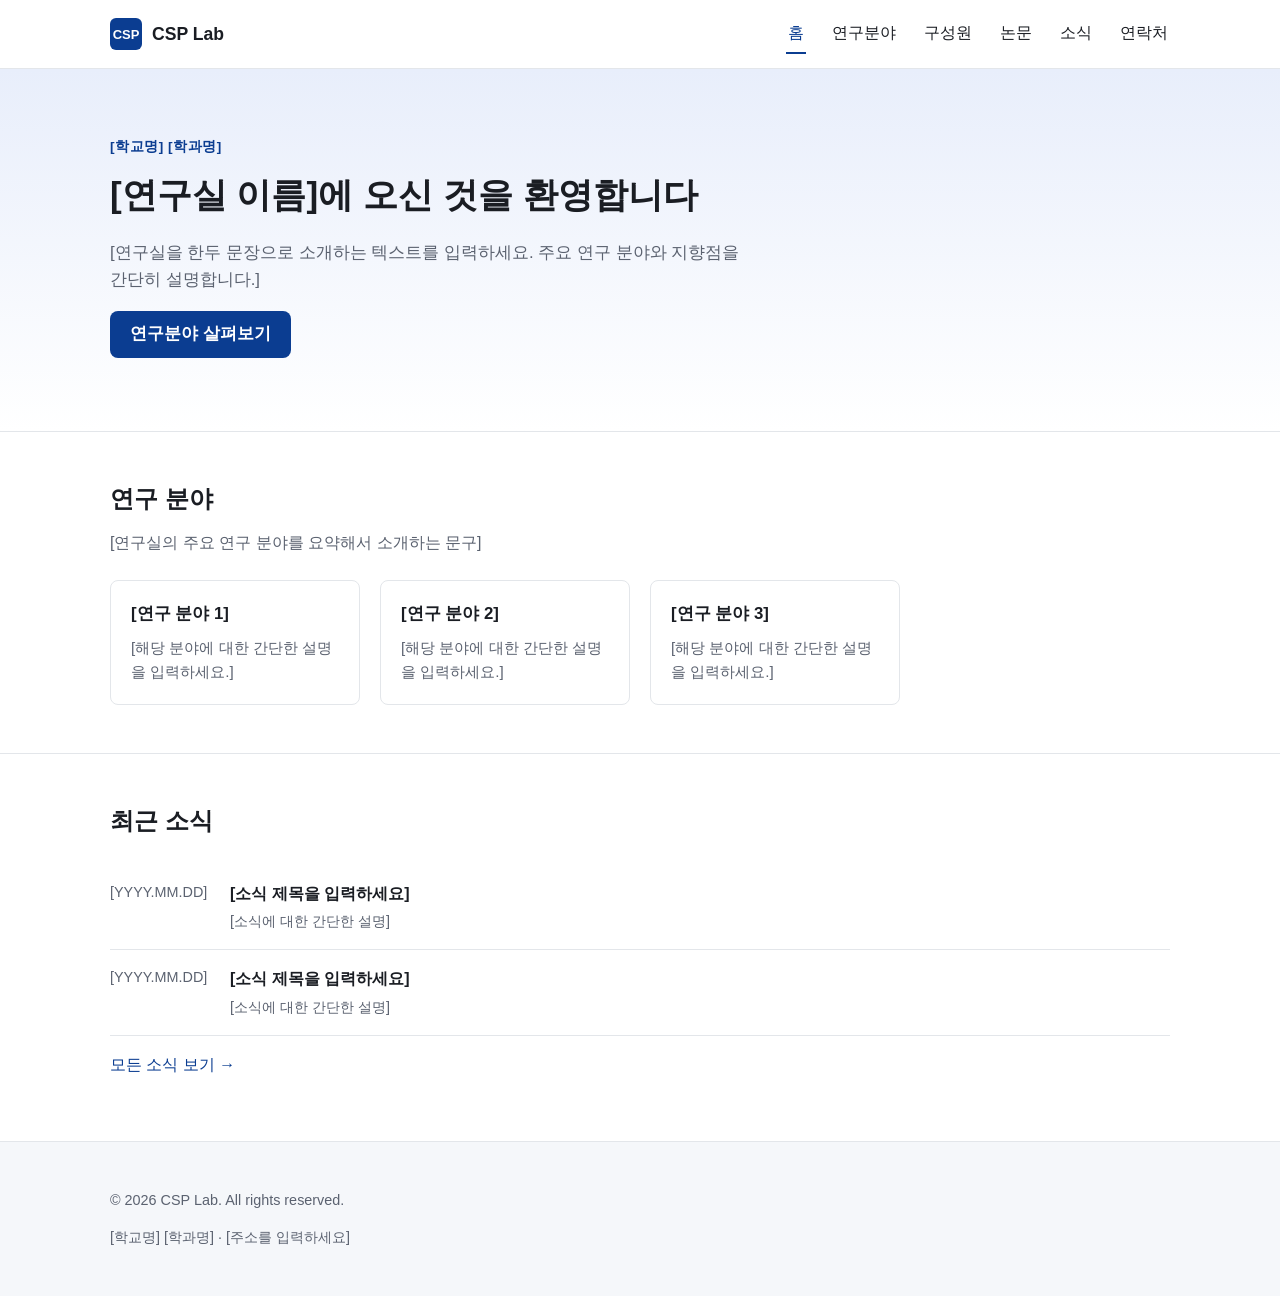
==== index.html @ 0b46e9c6 "Scaffold static lab website structure Add a build-free HTML/CSS/JS skeleton (home, research, people," ====
<!doctype html>
<html lang="ko">
<head>
  <meta charset="UTF-8" />
  <meta name="viewport" content="width=device-width, initial-scale=1.0" />
  <title>CSP Lab</title>
  <meta name="description" content="[연구실 소개를 한 문장으로 입력하세요]" />
  <link rel="stylesheet" href="css/style.css" />
</head>
<body data-page="home">
  <header class="site-header" id="site-header"></header>

  <main>
    <section class="hero">
      <div class="container">
        <span class="tag">[학교명] [학과명]</span>
        <h1>[연구실 이름]에 오신 것을 환영합니다</h1>
        <p>
          [연구실을 한두 문장으로 소개하는 텍스트를 입력하세요. 주요 연구 분야와
          지향점을 간단히 설명합니다.]
        </p>
        <p><a class="btn" href="research.html">연구분야 살펴보기</a></p>
      </div>
    </section>

    <section>
      <div class="container">
        <h2 class="section-title">연구 분야</h2>
        <p class="section-lede">[연구실의 주요 연구 분야를 요약해서 소개하는 문구]</p>
        <div class="grid">
          <div class="card">
            <h3>[연구 분야 1]</h3>
            <p>[해당 분야에 대한 간단한 설명을 입력하세요.]</p>
          </div>
          <div class="card">
            <h3>[연구 분야 2]</h3>
            <p>[해당 분야에 대한 간단한 설명을 입력하세요.]</p>
          </div>
          <div class="card">
            <h3>[연구 분야 3]</h3>
            <p>[해당 분야에 대한 간단한 설명을 입력하세요.]</p>
          </div>
        </div>
      </div>
    </section>

    <section>
      <div class="container">
        <h2 class="section-title">최근 소식</h2>
        <ul class="news-list">
          <li class="news-item">
            <div class="news-date">[YYYY.MM.DD]</div>
            <div class="news-body">
              <h3>[소식 제목을 입력하세요]</h3>
              <p>[소식에 대한 간단한 설명]</p>
            </div>
          </li>
          <li class="news-item">
            <div class="news-date">[YYYY.MM.DD]</div>
            <div class="news-body">
              <h3>[소식 제목을 입력하세요]</h3>
              <p>[소식에 대한 간단한 설명]</p>
            </div>
          </li>
        </ul>
        <p><a href="news.html">모든 소식 보기 &rarr;</a></p>
      </div>
    </section>
  </main>

  <footer class="site-footer" id="site-footer"></footer>
  <script src="js/main.js"></script>
</body>
</html>
---- css/style.css ----
/* ==========================================================================
   CSP Lab website — base styles
   ========================================================================== */

:root {
  --color-bg: #ffffff;
  --color-bg-alt: #f5f7fa;
  --color-text: #1a1d23;
  --color-text-muted: #5b6270;
  --color-border: #e3e6ea;
  --color-primary: #0b3d91;
  --color-primary-dark: #072a66;
  --color-primary-light: #e8eefb;
  --max-width: 1100px;
  --radius: 8px;
  --font-sans: -apple-system, BlinkMacSystemFont, "Segoe UI", "Pretendard",
    "Noto Sans KR", Roboto, Helvetica, Arial, sans-serif;
}

@media (prefers-color-scheme: dark) {
  :root {
    --color-bg: #12151a;
    --color-bg-alt: #1a1e25;
    --color-text: #e8eaed;
    --color-text-muted: #a0a6b1;
    --color-border: #2a2f38;
    --color-primary: #6d9eff;
    --color-primary-dark: #9dbeff;
    --color-primary-light: #1c2740;
  }
}

* {
  box-sizing: border-box;
}

html {
  scroll-behavior: smooth;
}

body {
  margin: 0;
  font-family: var(--font-sans);
  color: var(--color-text);
  background: var(--color-bg);
  line-height: 1.6;
}

img {
  max-width: 100%;
  display: block;
}

a {
  color: var(--color-primary);
  text-decoration: none;
}

a:hover {
  text-decoration: underline;
}

.container {
  max-width: var(--max-width);
  margin: 0 auto;
  padding: 0 20px;
}

/* Header / nav ------------------------------------------------------------ */

.site-header {
  border-bottom: 1px solid var(--color-border);
  background: var(--color-bg);
  position: sticky;
  top: 0;
  z-index: 100;
}

.nav-bar {
  max-width: var(--max-width);
  margin: 0 auto;
  padding: 14px 20px;
  display: flex;
  align-items: center;
  justify-content: space-between;
}

.brand {
  display: flex;
  align-items: center;
  gap: 10px;
  font-weight: 700;
  font-size: 1.1rem;
  color: var(--color-text);
}

.brand:hover {
  text-decoration: none;
}

.brand img {
  height: 32px;
  width: auto;
}

.nav-links {
  display: flex;
  gap: 24px;
  list-style: none;
  margin: 0;
  padding: 0;
}

.nav-links a {
  color: var(--color-text);
  font-weight: 500;
  padding: 6px 2px;
  border-bottom: 2px solid transparent;
}

.nav-links a:hover,
.nav-links a.active {
  color: var(--color-primary);
  border-bottom-color: var(--color-primary);
  text-decoration: none;
}

.nav-toggle {
  display: none;
  background: none;
  border: 1px solid var(--color-border);
  border-radius: var(--radius);
  padding: 8px 10px;
  cursor: pointer;
  color: var(--color-text);
}

@media (max-width: 720px) {
  .nav-toggle {
    display: block;
  }

  .nav-links {
    position: absolute;
    top: 100%;
    left: 0;
    right: 0;
    background: var(--color-bg);
    border-bottom: 1px solid var(--color-border);
    flex-direction: column;
    gap: 0;
    display: none;
  }

  .nav-links.open {
    display: flex;
  }

  .nav-links a {
    padding: 14px 20px;
    border-bottom: 1px solid var(--color-border);
    border-left: 2px solid transparent;
  }

  .nav-links a.active {
    border-bottom: 1px solid var(--color-border);
    border-left-color: var(--color-primary);
  }
}

/* Hero ---------------------------------------------------------------- */

.hero {
  background: linear-gradient(180deg, var(--color-primary-light), var(--color-bg));
  padding: 64px 0 56px;
}

.hero h1 {
  font-size: 2.2rem;
  margin: 0 0 12px;
}

.hero p {
  max-width: 640px;
  color: var(--color-text-muted);
  font-size: 1.05rem;
}

.hero .tag {
  display: inline-block;
  font-size: 0.85rem;
  font-weight: 600;
  letter-spacing: 0.04em;
  text-transform: uppercase;
  color: var(--color-primary);
  margin-bottom: 10px;
}

/* Page header (for non-home pages) ------------------------------------ */

.page-header {
  padding: 40px 0 28px;
  border-bottom: 1px solid var(--color-border);
  background: var(--color-bg-alt);
}

.page-header h1 {
  margin: 0 0 8px;
  font-size: 1.8rem;
}

.page-header p {
  color: var(--color-text-muted);
  margin: 0;
}

/* Sections -------------------------------------------------------------- */

section {
  padding: 48px 0;
}

section + section {
  border-top: 1px solid var(--color-border);
}

.section-title {
  font-size: 1.5rem;
  margin: 0 0 24px;
}

.section-lede {
  color: var(--color-text-muted);
  max-width: 720px;
  margin: -12px 0 24px;
}

/* Card grid -------------------------------------------------------------- */

.grid {
  display: grid;
  gap: 20px;
  grid-template-columns: repeat(auto-fill, minmax(240px, 1fr));
}

.card {
  border: 1px solid var(--color-border);
  border-radius: var(--radius);
  padding: 20px;
  background: var(--color-bg);
}

.card h3 {
  margin: 0 0 8px;
  font-size: 1.05rem;
}

.card p {
  margin: 0;
  color: var(--color-text-muted);
  font-size: 0.95rem;
}

/* People / member cards --------------------------------------------------- */

.member-card {
  text-align: center;
}

.member-photo {
  width: 128px;
  height: 128px;
  border-radius: 50%;
  object-fit: cover;
  margin: 0 auto 12px;
  background: var(--color-bg-alt);
  border: 1px solid var(--color-border);
}

.member-card h3 {
  margin: 0 0 2px;
}

.member-role {
  color: var(--color-text-muted);
  font-size: 0.85rem;
  margin: 0 0 8px;
}

.member-links a {
  font-size: 0.85rem;
  margin: 0 6px;
}

/* Publications ------------------------------------------------------------ */

.pub-year {
  font-size: 1.2rem;
  font-weight: 700;
  margin: 32px 0 14px;
  color: var(--color-primary);
}

.pub-year:first-of-type {
  margin-top: 0;
}

.pub-list {
  list-style: none;
  margin: 0;
  padding: 0;
}

.pub-item {
  padding: 14px 0;
  border-bottom: 1px solid var(--color-border);
}

.pub-item:last-child {
  border-bottom: none;
}

.pub-title {
  font-weight: 600;
  margin: 0 0 4px;
}

.pub-meta {
  color: var(--color-text-muted);
  font-size: 0.9rem;
  margin: 0;
}

.pub-links a {
  font-size: 0.85rem;
  margin-right: 12px;
}

/* News list ---------------------------------------------------------------- */

.news-list {
  list-style: none;
  margin: 0;
  padding: 0;
}

.news-item {
  display: flex;
  gap: 20px;
  padding: 16px 0;
  border-bottom: 1px solid var(--color-border);
}

.news-date {
  flex: 0 0 100px;
  color: var(--color-text-muted);
  font-size: 0.9rem;
  white-space: nowrap;
}

.news-body h3 {
  margin: 0 0 4px;
  font-size: 1rem;
}

.news-body p {
  margin: 0;
  color: var(--color-text-muted);
  font-size: 0.9rem;
}

/* Contact / footer -------------------------------------------------------- */

.contact-grid {
  display: grid;
  gap: 32px;
  grid-template-columns: 1fr 1fr;
}

@media (max-width: 720px) {
  .contact-grid {
    grid-template-columns: 1fr;
  }
}

.map-embed {
  width: 100%;
  aspect-ratio: 16 / 10;
  border: 1px solid var(--color-border);
  border-radius: var(--radius);
}

.site-footer {
  border-top: 1px solid var(--color-border);
  background: var(--color-bg-alt);
  padding: 32px 0;
  color: var(--color-text-muted);
  font-size: 0.9rem;
}

.site-footer a {
  color: var(--color-text-muted);
}

/* Buttons ------------------------------------------------------------------ */

.btn {
  display: inline-block;
  padding: 10px 20px;
  border-radius: var(--radius);
  background: var(--color-primary);
  color: #fff;
  font-weight: 600;
}

.btn:hover {
  background: var(--color-primary-dark);
  text-decoration: none;
}
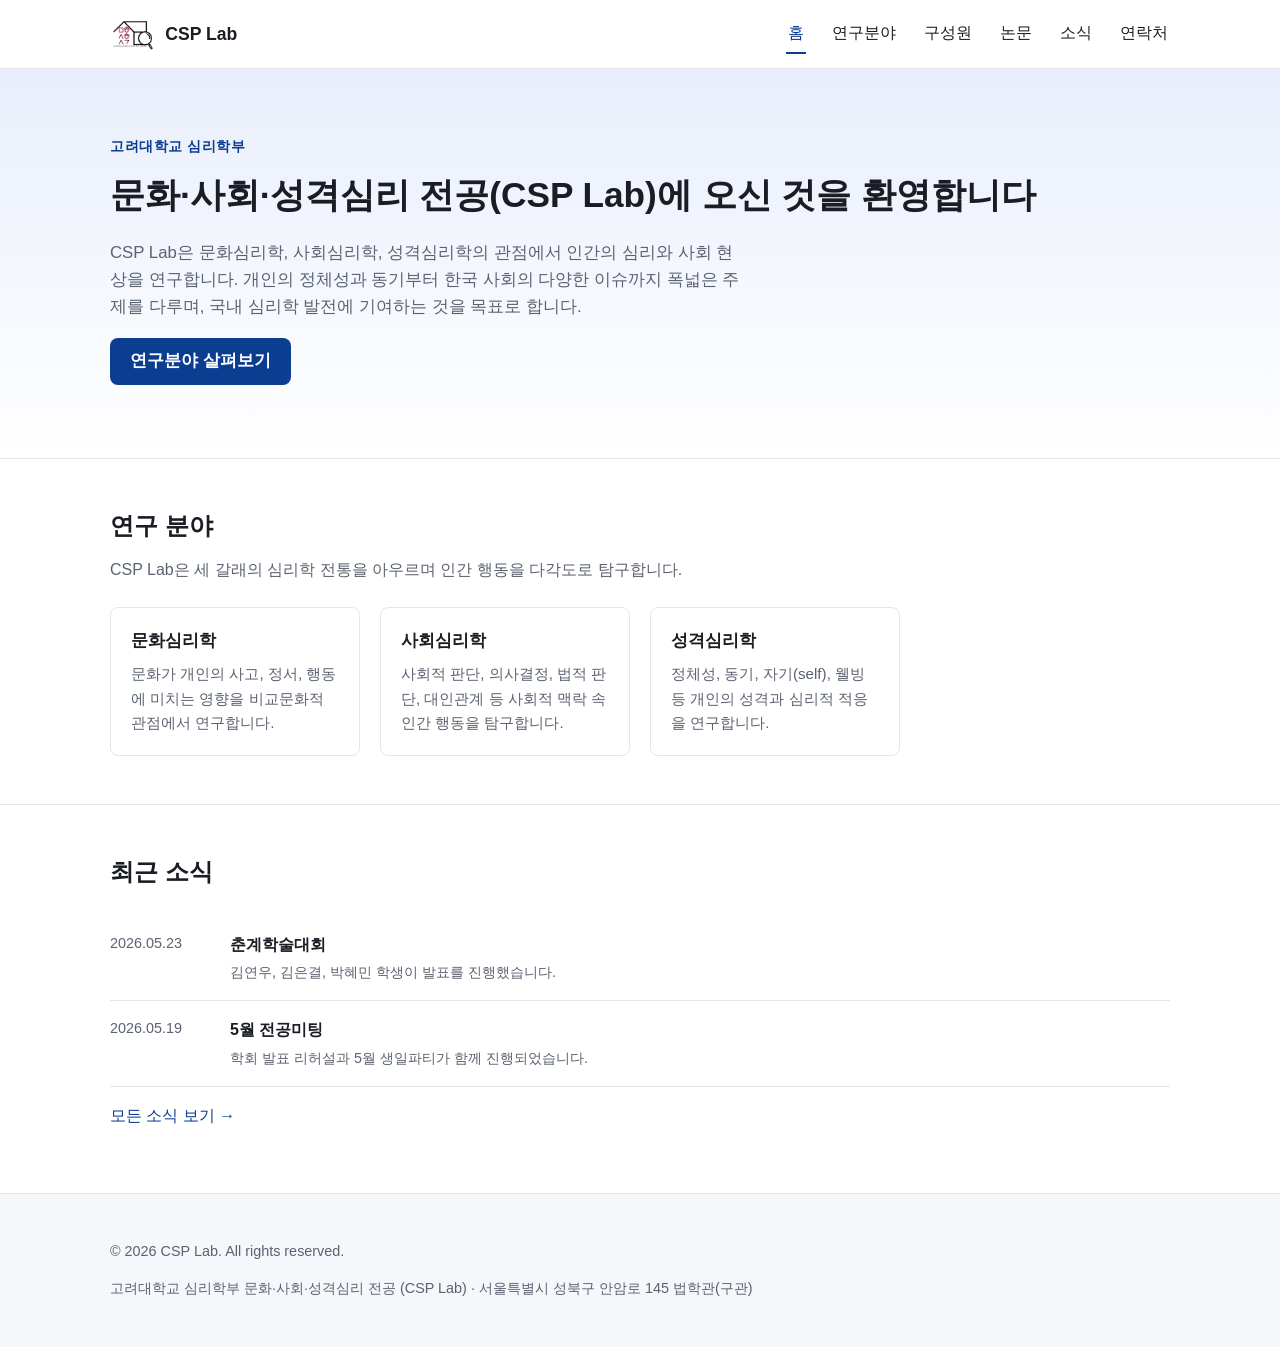
==== commit 9e5f8728: "Migrate content from www.kucsp.com Fill in the placeholder skeleton with real content crawled from t" ====
--- a/index.html
+++ b/index.html
@@ -4,7 +4,7 @@
   <meta charset="UTF-8" />
   <meta name="viewport" content="width=device-width, initial-scale=1.0" />
   <title>CSP Lab</title>
-  <meta name="description" content="[연구실 소개를 한 문장으로 입력하세요]" />
+  <meta name="description" content="고려대학교 심리학부 문화·사회·성격심리 전공(CSP Lab) 연구실 홈페이지" />
   <link rel="stylesheet" href="css/style.css" />
 </head>
 <body data-page="home">
@@ -13,11 +13,13 @@
   <main>
     <section class="hero">
       <div class="container">
-        <span class="tag">[학교명] [학과명]</span>
-        <h1>[연구실 이름]에 오신 것을 환영합니다</h1>
+        <span class="tag">고려대학교 심리학부</span>
+        <h1>문화·사회·성격심리 전공(CSP Lab)에 오신 것을 환영합니다</h1>
         <p>
-          [연구실을 한두 문장으로 소개하는 텍스트를 입력하세요. 주요 연구 분야와
-          지향점을 간단히 설명합니다.]
+          CSP Lab은 문화심리학, 사회심리학, 성격심리학의 관점에서 인간의 심리와
+          사회 현상을 연구합니다. 개인의 정체성과 동기부터 한국 사회의 다양한
+          이슈까지 폭넓은 주제를 다루며, 국내 심리학 발전에 기여하는 것을
+          목표로 합니다.
         </p>
         <p><a class="btn" href="research.html">연구분야 살펴보기</a></p>
       </div>
@@ -26,19 +28,19 @@
     <section>
       <div class="container">
         <h2 class="section-title">연구 분야</h2>
-        <p class="section-lede">[연구실의 주요 연구 분야를 요약해서 소개하는 문구]</p>
+        <p class="section-lede">CSP Lab은 세 갈래의 심리학 전통을 아우르며 인간 행동을 다각도로 탐구합니다.</p>
         <div class="grid">
           <div class="card">
-            <h3>[연구 분야 1]</h3>
-            <p>[해당 분야에 대한 간단한 설명을 입력하세요.]</p>
+            <h3>문화심리학</h3>
+            <p>문화가 개인의 사고, 정서, 행동에 미치는 영향을 비교문화적 관점에서 연구합니다.</p>
           </div>
           <div class="card">
-            <h3>[연구 분야 2]</h3>
-            <p>[해당 분야에 대한 간단한 설명을 입력하세요.]</p>
+            <h3>사회심리학</h3>
+            <p>사회적 판단, 의사결정, 법적 판단, 대인관계 등 사회적 맥락 속 인간 행동을 탐구합니다.</p>
           </div>
           <div class="card">
-            <h3>[연구 분야 3]</h3>
-            <p>[해당 분야에 대한 간단한 설명을 입력하세요.]</p>
+            <h3>성격심리학</h3>
+            <p>정체성, 동기, 자기(self), 웰빙 등 개인의 성격과 심리적 적응을 연구합니다.</p>
           </div>
         </div>
       </div>
@@ -49,17 +51,17 @@
         <h2 class="section-title">최근 소식</h2>
         <ul class="news-list">
           <li class="news-item">
-            <div class="news-date">[YYYY.MM.DD]</div>
+            <div class="news-date">2026.05.23</div>
             <div class="news-body">
-              <h3>[소식 제목을 입력하세요]</h3>
-              <p>[소식에 대한 간단한 설명]</p>
+              <h3>춘계학술대회</h3>
+              <p>김연우, 김은결, 박혜민 학생이 발표를 진행했습니다.</p>
             </div>
           </li>
           <li class="news-item">
-            <div class="news-date">[YYYY.MM.DD]</div>
+            <div class="news-date">2026.05.19</div>
             <div class="news-body">
-              <h3>[소식 제목을 입력하세요]</h3>
-              <p>[소식에 대한 간단한 설명]</p>
+              <h3>5월 전공미팅</h3>
+              <p>학회 발표 리허설과 5월 생일파티가 함께 진행되었습니다.</p>
             </div>
           </li>
         </ul>
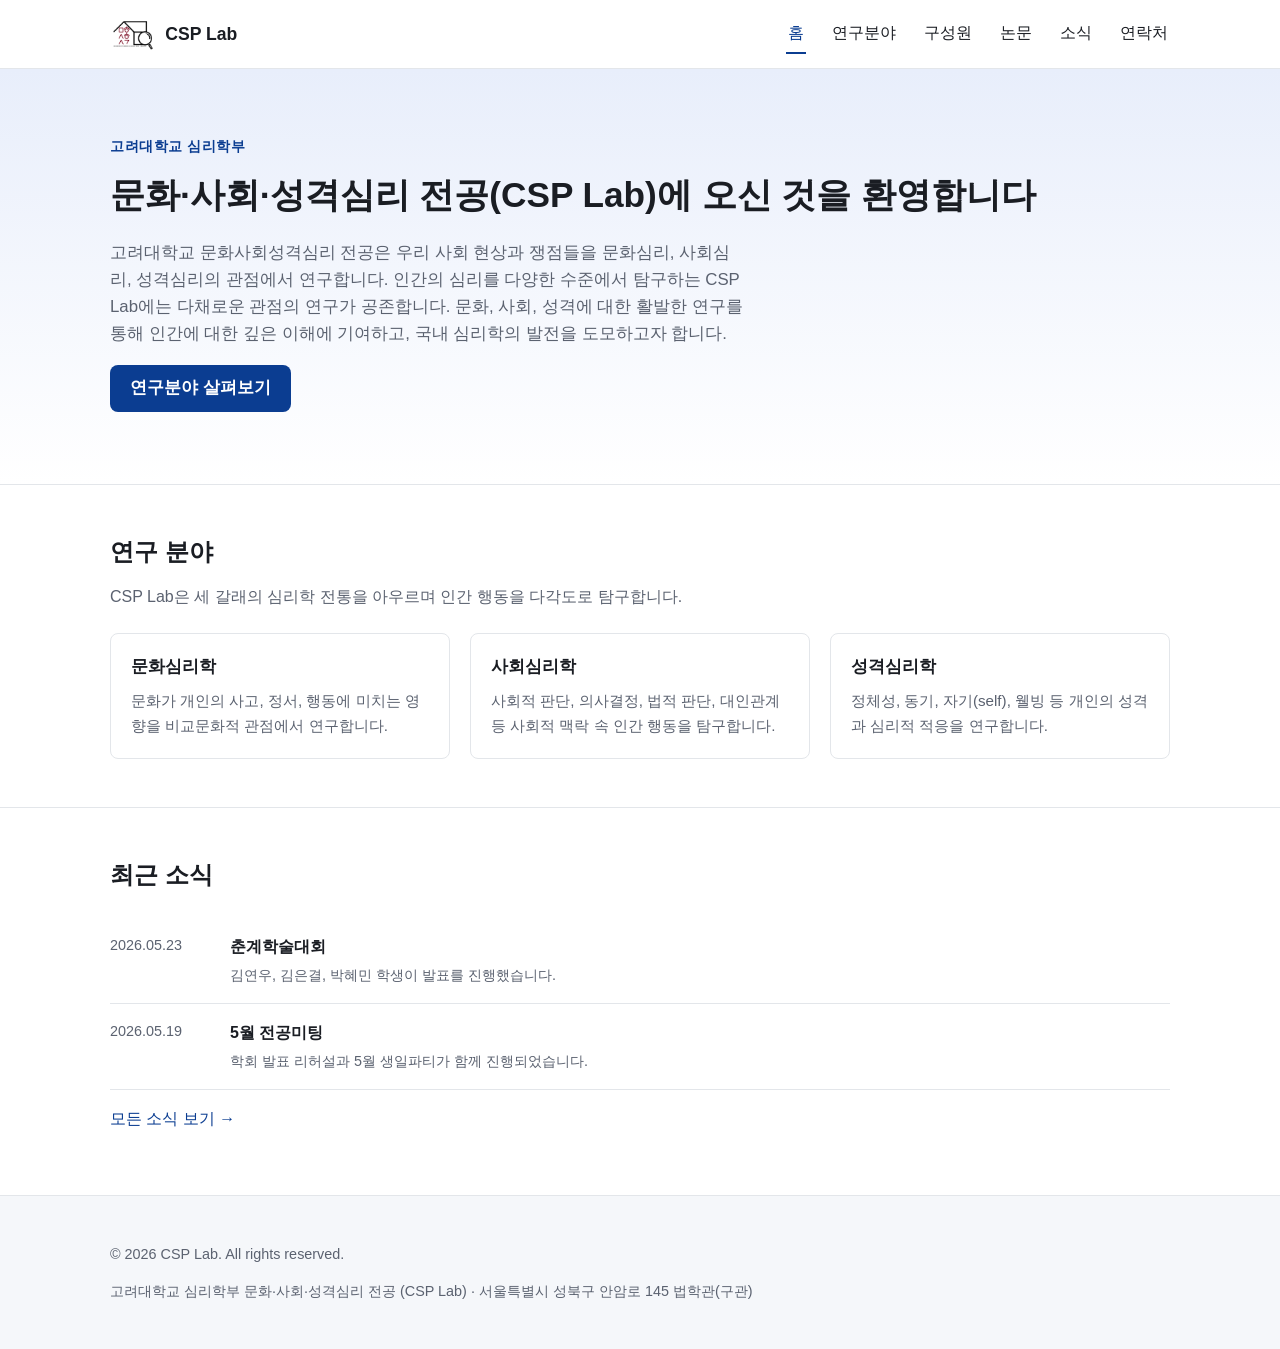
==== commit 8705844e: "Add lab photo gallery, per-member education/research topics, and updated publications Fill in the re" ====
--- a/index.html
+++ b/index.html
@@ -16,10 +16,11 @@
         <span class="tag">고려대학교 심리학부</span>
         <h1>문화·사회·성격심리 전공(CSP Lab)에 오신 것을 환영합니다</h1>
         <p>
-          CSP Lab은 문화심리학, 사회심리학, 성격심리학의 관점에서 인간의 심리와
-          사회 현상을 연구합니다. 개인의 정체성과 동기부터 한국 사회의 다양한
-          이슈까지 폭넓은 주제를 다루며, 국내 심리학 발전에 기여하는 것을
-          목표로 합니다.
+          고려대학교 문화사회성격심리 전공은 우리 사회 현상과 쟁점들을
+          문화심리, 사회심리, 성격심리의 관점에서 연구합니다. 인간의 심리를
+          다양한 수준에서 탐구하는 CSP Lab에는 다채로운 관점의 연구가
+          공존합니다. 문화, 사회, 성격에 대한 활발한 연구를 통해 인간에 대한
+          깊은 이해에 기여하고, 국내 심리학의 발전을 도모하고자 합니다.
         </p>
         <p><a class="btn" href="research.html">연구분야 살펴보기</a></p>
       </div>
--- a/css/style.css
+++ b/css/style.css
@@ -240,7 +240,7 @@
 .grid {
   display: grid;
   gap: 20px;
-  grid-template-columns: repeat(auto-fill, minmax(240px, 1fr));
+  grid-template-columns: repeat(auto-fill, minmax(300px, 1fr));
 }
 
 .card {
@@ -284,12 +284,35 @@
 .member-role {
   color: var(--color-text-muted);
   font-size: 0.85rem;
+  margin: 0 0 10px;
+}
+
+.member-info {
   margin: 0 0 8px;
-}
-
-.member-links a {
+  font-size: 0.88rem;
+  color: var(--color-text-muted);
+}
+
+.member-quote {
+  margin: 16px 0 0;
+  font-size: 0.88rem;
+  font-style: italic;
+  color: var(--color-text-muted);
+}
+
+.member-contact {
+  margin: 0 0 4px;
   font-size: 0.85rem;
-  margin: 0 6px;
+  color: var(--color-text-muted);
+}
+
+.group-title {
+  margin: 8px 0 16px;
+  font-size: 1.1rem;
+}
+
+.group-title:not(:first-of-type) {
+  margin-top: 32px;
 }
 
 /* Publications ------------------------------------------------------------ */
@@ -358,12 +381,69 @@
   white-space: nowrap;
 }
 
+.news-body {
+  flex: 1 1 auto;
+  min-width: 0;
+}
+
 .news-body h3 {
   margin: 0 0 4px;
   font-size: 1rem;
 }
 
 .news-body p {
+  margin: 0;
+  color: var(--color-text-muted);
+  font-size: 0.9rem;
+}
+
+/* Unified news + photo grid (news.html) ------------------------------------ */
+
+.news-grid {
+  display: grid;
+  gap: 20px;
+  grid-template-columns: repeat(auto-fill, minmax(260px, 1fr));
+}
+
+.news-card {
+  display: flex;
+  flex-direction: column;
+  border: 1px solid var(--color-border);
+  border-radius: var(--radius);
+  overflow: hidden;
+  background: var(--color-bg);
+}
+
+.news-photos {
+  display: grid;
+  grid-template-columns: repeat(auto-fit, minmax(90px, 1fr));
+  gap: 2px;
+}
+
+.news-card img {
+  display: block;
+  width: 100%;
+  aspect-ratio: 4 / 3;
+  object-fit: cover;
+  cursor: zoom-in;
+}
+
+.news-card-body {
+  padding: 12px 14px;
+}
+
+.news-card .news-date {
+  color: var(--color-text-muted);
+  font-size: 0.85rem;
+  margin-bottom: 4px;
+}
+
+.news-card h3 {
+  margin: 0 0 4px;
+  font-size: 1rem;
+}
+
+.news-card p {
   margin: 0;
   color: var(--color-text-muted);
   font-size: 0.9rem;
@@ -390,6 +470,80 @@
   border-radius: var(--radius);
 }
 
+/* Gallery ------------------------------------------------------------------ */
+
+.gallery-grid {
+  display: grid;
+  gap: 16px;
+  grid-template-columns: repeat(auto-fill, minmax(260px, 1fr));
+}
+
+.gallery-item {
+  border: 1px solid var(--color-border);
+  border-radius: var(--radius);
+  overflow: hidden;
+  background: var(--color-bg);
+}
+
+.gallery-item img {
+  display: block;
+  width: 100%;
+  aspect-ratio: 4 / 3;
+  object-fit: cover;
+  cursor: zoom-in;
+}
+
+.gallery-caption {
+  margin: 0;
+  padding: 10px 12px;
+  font-size: 0.85rem;
+  color: var(--color-text-muted);
+}
+
+/* Lightbox ------------------------------------------------------------------ */
+
+.lightbox-overlay {
+  position: fixed;
+  inset: 0;
+  z-index: 1000;
+  display: flex;
+  align-items: center;
+  justify-content: center;
+  padding: min(40px, 5vh) 20px;
+  background: rgba(0, 0, 0, 0.85);
+  cursor: zoom-out;
+}
+
+.lightbox-overlay[hidden] {
+  display: none;
+}
+
+.lightbox-overlay img {
+  max-width: 100%;
+  max-height: 100%;
+  border-radius: var(--radius);
+  box-shadow: 0 10px 40px rgba(0, 0, 0, 0.5);
+}
+
+.lightbox-close {
+  position: fixed;
+  top: max(16px, env(safe-area-inset-top, 0px));
+  right: 16px;
+  width: 40px;
+  height: 40px;
+  border: none;
+  border-radius: 999px;
+  background: rgba(255, 255, 255, 0.15);
+  color: #fff;
+  font-size: 1.4rem;
+  line-height: 1;
+  cursor: pointer;
+}
+
+.lightbox-close:hover {
+  background: rgba(255, 255, 255, 0.28);
+}
+
 .site-footer {
   border-top: 1px solid var(--color-border);
   background: var(--color-bg-alt);
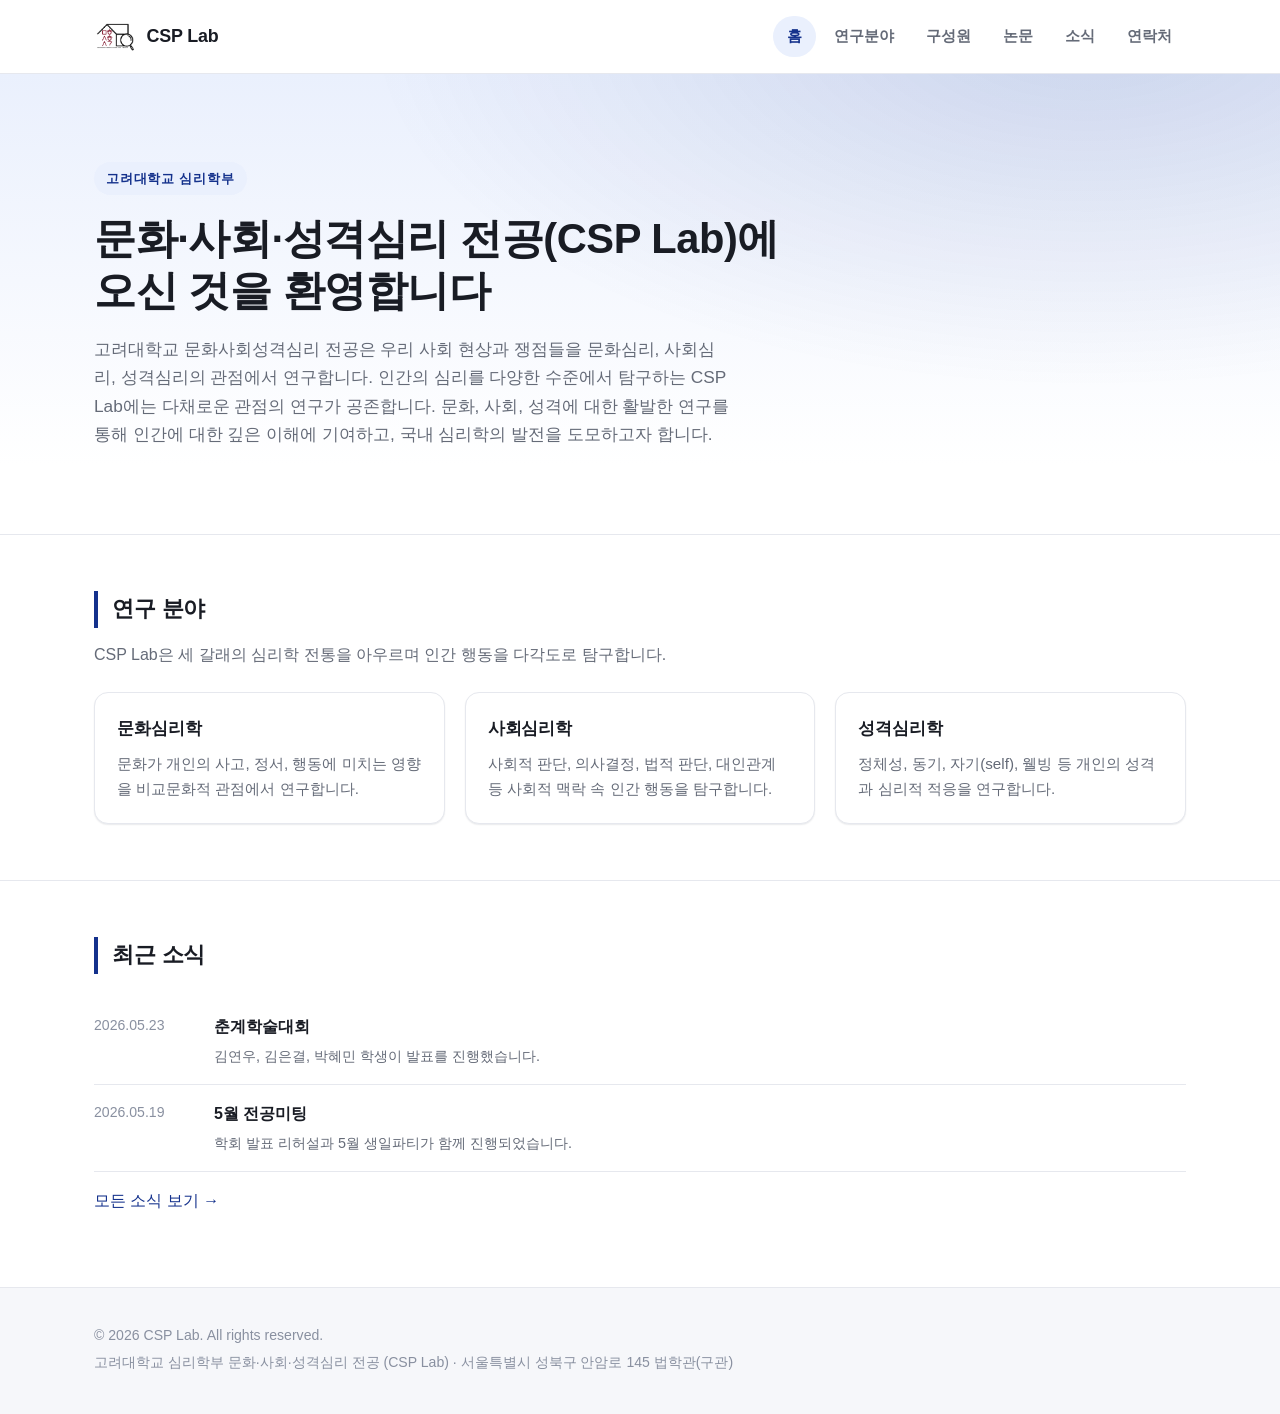
==== commit d4a73c74: "Remove hero CTA button and collapse the graduate roster - Drop the "연구분야 살펴보기" button from the homep" ====
--- a/index.html
+++ b/index.html
@@ -22,7 +22,6 @@
           공존합니다. 문화, 사회, 성격에 대한 활발한 연구를 통해 인간에 대한
           깊은 이해에 기여하고, 국내 심리학의 발전을 도모하고자 합니다.
         </p>
-        <p><a class="btn" href="research.html">연구분야 살펴보기</a></p>
       </div>
     </section>
 
--- a/css/style.css
+++ b/css/style.css
@@ -4,29 +4,44 @@
 
 :root {
   --color-bg: #ffffff;
-  --color-bg-alt: #f5f7fa;
-  --color-text: #1a1d23;
-  --color-text-muted: #5b6270;
-  --color-border: #e3e6ea;
-  --color-primary: #0b3d91;
-  --color-primary-dark: #072a66;
-  --color-primary-light: #e8eefb;
-  --max-width: 1100px;
-  --radius: 8px;
-  --font-sans: -apple-system, BlinkMacSystemFont, "Segoe UI", "Pretendard",
-    "Noto Sans KR", Roboto, Helvetica, Arial, sans-serif;
+  --color-bg-alt: #f6f7fa;
+  --color-bg-raised: #ffffff;
+  --color-text: #191c24;
+  --color-text-muted: #656b78;
+  --color-text-faint: #8990a0;
+  --color-border: #e6e8ee;
+  --color-primary: #14318c;
+  --color-primary-dark: #0b2266;
+  --color-primary-light: #eaf0fd;
+  --color-accent: #b8862e;
+  --max-width: 1140px;
+  --radius-sm: 8px;
+  --radius: 14px;
+  --radius-lg: 20px;
+  --shadow-sm: 0 1px 2px rgba(20, 30, 60, 0.05), 0 1px 1px rgba(20, 30, 60, 0.04);
+  --shadow-md: 0 8px 24px rgba(20, 30, 60, 0.08), 0 2px 6px rgba(20, 30, 60, 0.05);
+  --shadow-lg: 0 20px 50px rgba(20, 30, 60, 0.14), 0 6px 16px rgba(20, 30, 60, 0.07);
+  --font-sans: -apple-system, BlinkMacSystemFont, "Apple SD Gothic Neo",
+    "Pretendard Variable", Pretendard, "Segoe UI", "Noto Sans KR",
+    "Malgun Gothic", Roboto, Helvetica, Arial, sans-serif;
 }
 
 @media (prefers-color-scheme: dark) {
   :root {
-    --color-bg: #12151a;
-    --color-bg-alt: #1a1e25;
-    --color-text: #e8eaed;
-    --color-text-muted: #a0a6b1;
-    --color-border: #2a2f38;
-    --color-primary: #6d9eff;
-    --color-primary-dark: #9dbeff;
-    --color-primary-light: #1c2740;
+    --color-bg: #0e1116;
+    --color-bg-alt: #161a21;
+    --color-bg-raised: #181c24;
+    --color-text: #eceef2;
+    --color-text-muted: #a4abba;
+    --color-text-faint: #6f7688;
+    --color-border: #262b35;
+    --color-primary: #7da2ff;
+    --color-primary-dark: #a9c2ff;
+    --color-primary-light: #17203a;
+    --color-accent: #e0b566;
+    --shadow-sm: 0 1px 2px rgba(0, 0, 0, 0.3);
+    --shadow-md: 0 8px 24px rgba(0, 0, 0, 0.4);
+    --shadow-lg: 0 20px 50px rgba(0, 0, 0, 0.55);
   }
 }
 
@@ -43,7 +58,8 @@
   font-family: var(--font-sans);
   color: var(--color-text);
   background: var(--color-bg);
-  line-height: 1.6;
+  line-height: 1.65;
+  -webkit-font-smoothing: antialiased;
 }
 
 img {
@@ -54,23 +70,31 @@
 a {
   color: var(--color-primary);
   text-decoration: none;
+  transition: color 0.15s ease;
 }
 
 a:hover {
   text-decoration: underline;
+}
+
+:focus-visible {
+  outline: 2px solid var(--color-primary);
+  outline-offset: 2px;
 }
 
 .container {
   max-width: var(--max-width);
   margin: 0 auto;
-  padding: 0 20px;
+  padding: 0 24px;
 }
 
 /* Header / nav ------------------------------------------------------------ */
 
 .site-header {
   border-bottom: 1px solid var(--color-border);
-  background: var(--color-bg);
+  background: color-mix(in srgb, var(--color-bg) 88%, transparent);
+  backdrop-filter: blur(10px);
+  -webkit-backdrop-filter: blur(10px);
   position: sticky;
   top: 0;
   z-index: 100;
@@ -79,7 +103,7 @@
 .nav-bar {
   max-width: var(--max-width);
   margin: 0 auto;
-  padding: 14px 20px;
+  padding: 16px 24px;
   display: flex;
   align-items: center;
   justify-content: space-between;
@@ -89,39 +113,49 @@
   display: flex;
   align-items: center;
   gap: 10px;
-  font-weight: 700;
-  font-size: 1.1rem;
+  font-weight: 800;
+  font-size: 1.12rem;
+  letter-spacing: -0.01em;
   color: var(--color-text);
 }
 
 .brand:hover {
   text-decoration: none;
+  color: var(--color-primary);
 }
 
 .brand img {
-  height: 32px;
+  height: 30px;
   width: auto;
 }
 
 .nav-links {
   display: flex;
-  gap: 24px;
+  align-items: center;
+  gap: 4px;
   list-style: none;
   margin: 0;
   padding: 0;
 }
 
 .nav-links a {
+  color: var(--color-text-muted);
+  font-weight: 600;
+  font-size: 0.94rem;
+  padding: 8px 14px;
+  border-radius: 999px;
+  transition: color 0.15s ease, background 0.15s ease;
+}
+
+.nav-links a:hover {
   color: var(--color-text);
-  font-weight: 500;
-  padding: 6px 2px;
-  border-bottom: 2px solid transparent;
-}
-
-.nav-links a:hover,
+  background: var(--color-bg-alt);
+  text-decoration: none;
+}
+
 .nav-links a.active {
   color: var(--color-primary);
-  border-bottom-color: var(--color-primary);
+  background: var(--color-primary-light);
   text-decoration: none;
 }
 
@@ -129,7 +163,7 @@
   display: none;
   background: none;
   border: 1px solid var(--color-border);
-  border-radius: var(--radius);
+  border-radius: var(--radius-sm);
   padding: 8px 10px;
   cursor: pointer;
   color: var(--color-text);
@@ -147,8 +181,11 @@
     right: 0;
     background: var(--color-bg);
     border-bottom: 1px solid var(--color-border);
+    box-shadow: var(--shadow-md);
     flex-direction: column;
+    align-items: stretch;
     gap: 0;
+    padding: 8px;
     display: none;
   }
 
@@ -157,67 +194,73 @@
   }
 
   .nav-links a {
-    padding: 14px 20px;
-    border-bottom: 1px solid var(--color-border);
-    border-left: 2px solid transparent;
+    padding: 12px 16px;
+    border-radius: var(--radius-sm);
   }
-
-  .nav-links a.active {
-    border-bottom: 1px solid var(--color-border);
-    border-left-color: var(--color-primary);
-  }
 }
 
 /* Hero ---------------------------------------------------------------- */
 
 .hero {
-  background: linear-gradient(180deg, var(--color-primary-light), var(--color-bg));
-  padding: 64px 0 56px;
+  position: relative;
+  background:
+    radial-gradient(720px 360px at 85% -10%, color-mix(in srgb, var(--color-primary) 14%, transparent), transparent),
+    linear-gradient(180deg, var(--color-primary-light), var(--color-bg) 85%);
+  padding: 88px 0 68px;
+  overflow: hidden;
 }
 
 .hero h1 {
-  font-size: 2.2rem;
-  margin: 0 0 12px;
+  font-size: clamp(1.9rem, 3.4vw, 2.6rem);
+  line-height: 1.25;
+  letter-spacing: -0.01em;
+  margin: 0 0 16px;
+  max-width: 720px;
 }
 
 .hero p {
   max-width: 640px;
   color: var(--color-text-muted);
-  font-size: 1.05rem;
+  font-size: 1.08rem;
 }
 
 .hero .tag {
   display: inline-block;
-  font-size: 0.85rem;
-  font-weight: 600;
-  letter-spacing: 0.04em;
+  font-size: 0.82rem;
+  font-weight: 700;
+  letter-spacing: 0.06em;
   text-transform: uppercase;
   color: var(--color-primary);
-  margin-bottom: 10px;
+  background: var(--color-primary-light);
+  padding: 6px 12px;
+  border-radius: 999px;
+  margin-bottom: 18px;
 }
 
 /* Page header (for non-home pages) ------------------------------------ */
 
 .page-header {
-  padding: 40px 0 28px;
+  padding: 52px 0 32px;
   border-bottom: 1px solid var(--color-border);
   background: var(--color-bg-alt);
 }
 
 .page-header h1 {
   margin: 0 0 8px;
-  font-size: 1.8rem;
+  font-size: clamp(1.6rem, 2.6vw, 2rem);
+  letter-spacing: -0.01em;
 }
 
 .page-header p {
   color: var(--color-text-muted);
   margin: 0;
+  font-size: 1.02rem;
 }
 
 /* Sections -------------------------------------------------------------- */
 
 section {
-  padding: 48px 0;
+  padding: 56px 0;
 }
 
 section + section {
@@ -225,14 +268,17 @@
 }
 
 .section-title {
-  font-size: 1.5rem;
+  font-size: 1.4rem;
+  letter-spacing: -0.01em;
   margin: 0 0 24px;
+  padding-left: 14px;
+  border-left: 4px solid var(--color-primary);
 }
 
 .section-lede {
   color: var(--color-text-muted);
   max-width: 720px;
-  margin: -12px 0 24px;
+  margin: -10px 0 24px;
 }
 
 /* Card grid -------------------------------------------------------------- */
@@ -246,13 +292,22 @@
 .card {
   border: 1px solid var(--color-border);
   border-radius: var(--radius);
-  padding: 20px;
-  background: var(--color-bg);
+  padding: 22px;
+  background: var(--color-bg-raised);
+  box-shadow: var(--shadow-sm);
+  transition: box-shadow 0.2s ease, transform 0.2s ease, border-color 0.2s ease;
+}
+
+.grid .card:hover {
+  box-shadow: var(--shadow-md);
+  transform: translateY(-2px);
+  border-color: color-mix(in srgb, var(--color-primary) 25%, var(--color-border));
 }
 
 .card h3 {
   margin: 0 0 8px;
   font-size: 1.05rem;
+  letter-spacing: -0.005em;
 }
 
 .card p {
@@ -268,60 +323,132 @@
 }
 
 .member-photo {
-  width: 128px;
-  height: 128px;
+  width: 132px;
+  height: 132px;
   border-radius: 50%;
   object-fit: cover;
-  margin: 0 auto 12px;
+  margin: 0 auto 14px;
   background: var(--color-bg-alt);
-  border: 1px solid var(--color-border);
+  border: 3px solid var(--color-bg-alt);
+  box-shadow: 0 0 0 1px var(--color-border);
 }
 
 .member-card h3 {
   margin: 0 0 2px;
+  font-size: 1.08rem;
 }
 
 .member-role {
-  color: var(--color-text-muted);
-  font-size: 0.85rem;
-  margin: 0 0 10px;
+  display: inline-block;
+  color: var(--color-primary);
+  background: var(--color-primary-light);
+  font-weight: 700;
+  font-size: 0.78rem;
+  padding: 3px 10px;
+  border-radius: 999px;
+  margin: 0 0 14px;
 }
 
 .member-info {
   margin: 0 0 8px;
-  font-size: 0.88rem;
-  color: var(--color-text-muted);
+  font-size: 0.87rem;
+  line-height: 1.55;
+  color: var(--color-text-muted);
+  text-align: left;
 }
 
 .member-quote {
   margin: 16px 0 0;
-  font-size: 0.88rem;
+  padding: 12px 14px;
+  border-left: 3px solid var(--color-primary-light);
+  background: var(--color-bg-alt);
+  border-radius: 0 var(--radius-sm) var(--radius-sm) 0;
+  font-size: 0.86rem;
   font-style: italic;
-  color: var(--color-text-muted);
+  line-height: 1.6;
+  color: var(--color-text-muted);
+  text-align: left;
 }
 
 .member-contact {
   margin: 0 0 4px;
   font-size: 0.85rem;
   color: var(--color-text-muted);
+  text-align: left;
 }
 
 .group-title {
-  margin: 8px 0 16px;
-  font-size: 1.1rem;
+  margin: 8px 0 18px;
+  font-size: 1.05rem;
+  font-weight: 700;
+  color: var(--color-text-muted);
 }
 
 .group-title:not(:first-of-type) {
-  margin-top: 32px;
+  margin-top: 40px;
+}
+
+.grad-list summary {
+  cursor: pointer;
+  list-style: none;
+}
+
+.grad-list summary::-webkit-details-marker {
+  display: none;
+}
+
+.grad-list summary h3 {
+  display: flex;
+  align-items: center;
+  justify-content: space-between;
+  gap: 8px;
+  margin: 0;
+}
+
+.grad-list summary h3::after {
+  content: "\25B8";
+  color: var(--color-text-faint);
+  font-size: 0.8rem;
+  transition: transform 0.2s ease;
+}
+
+.grad-list[open] summary h3::after {
+  transform: rotate(90deg);
+}
+
+.grad-count {
+  font-weight: 400;
+  font-size: 0.8rem;
+  color: var(--color-text-faint);
+}
+
+.grad-names {
+  margin: 14px 0 0;
+  columns: 2;
+  column-gap: 24px;
+  font-size: 0.88rem;
+  line-height: 1.9;
+  color: var(--color-text-muted);
+}
+
+@media (max-width: 560px) {
+  .grad-names {
+    columns: 1;
+  }
 }
 
 /* Publications ------------------------------------------------------------ */
 
 .pub-year {
-  font-size: 1.2rem;
-  font-weight: 700;
-  margin: 32px 0 14px;
+  display: inline-block;
+  font-size: 1rem;
+  font-weight: 800;
+  letter-spacing: 0.02em;
+  margin: 36px 0 16px;
+  padding: 5px 14px;
   color: var(--color-primary);
+  background: var(--color-primary-light);
+  border-radius: 999px;
 }
 
 .pub-year:first-of-type {
@@ -335,8 +462,13 @@
 }
 
 .pub-item {
-  padding: 14px 0;
+  padding: 16px 4px;
   border-bottom: 1px solid var(--color-border);
+  transition: background 0.15s ease;
+}
+
+.pub-item:hover {
+  background: var(--color-bg-alt);
 }
 
 .pub-item:last-child {
@@ -345,6 +477,7 @@
 
 .pub-title {
   font-weight: 600;
+  line-height: 1.5;
   margin: 0 0 4px;
 }
 
@@ -376,8 +509,8 @@
 
 .news-date {
   flex: 0 0 100px;
-  color: var(--color-text-muted);
-  font-size: 0.9rem;
+  color: var(--color-text-faint);
+  font-size: 0.88rem;
   white-space: nowrap;
 }
 
@@ -401,8 +534,8 @@
 
 .news-grid {
   display: grid;
-  gap: 20px;
-  grid-template-columns: repeat(auto-fill, minmax(260px, 1fr));
+  gap: 22px;
+  grid-template-columns: repeat(auto-fill, minmax(270px, 1fr));
 }
 
 .news-card {
@@ -411,13 +544,21 @@
   border: 1px solid var(--color-border);
   border-radius: var(--radius);
   overflow: hidden;
-  background: var(--color-bg);
+  background: var(--color-bg-raised);
+  box-shadow: var(--shadow-sm);
+  transition: box-shadow 0.2s ease, transform 0.2s ease;
+}
+
+.news-card:hover {
+  box-shadow: var(--shadow-md);
+  transform: translateY(-2px);
 }
 
 .news-photos {
   display: grid;
   grid-template-columns: repeat(auto-fit, minmax(90px, 1fr));
   gap: 2px;
+  background: var(--color-border);
 }
 
 .news-card img {
@@ -426,15 +567,22 @@
   aspect-ratio: 4 / 3;
   object-fit: cover;
   cursor: zoom-in;
+  transition: transform 0.3s ease;
+}
+
+.news-card img:hover {
+  transform: scale(1.04);
 }
 
 .news-card-body {
-  padding: 12px 14px;
+  padding: 14px 16px 16px;
 }
 
 .news-card .news-date {
-  color: var(--color-text-muted);
-  font-size: 0.85rem;
+  color: var(--color-text-faint);
+  font-size: 0.82rem;
+  font-weight: 600;
+  letter-spacing: 0.02em;
   margin-bottom: 4px;
 }
 
@@ -453,7 +601,7 @@
 
 .contact-grid {
   display: grid;
-  gap: 32px;
+  gap: 36px;
   grid-template-columns: 1fr 1fr;
 }
 
@@ -468,6 +616,7 @@
   aspect-ratio: 16 / 10;
   border: 1px solid var(--color-border);
   border-radius: var(--radius);
+  box-shadow: var(--shadow-sm);
 }
 
 /* Gallery ------------------------------------------------------------------ */
@@ -482,7 +631,14 @@
   border: 1px solid var(--color-border);
   border-radius: var(--radius);
   overflow: hidden;
-  background: var(--color-bg);
+  background: var(--color-bg-raised);
+  box-shadow: var(--shadow-sm);
+  transition: box-shadow 0.2s ease, transform 0.2s ease;
+}
+
+.gallery-item:hover {
+  box-shadow: var(--shadow-md);
+  transform: translateY(-2px);
 }
 
 .gallery-item img {
@@ -510,7 +666,7 @@
   align-items: center;
   justify-content: center;
   padding: min(40px, 5vh) 20px;
-  background: rgba(0, 0, 0, 0.85);
+  background: rgba(8, 10, 16, 0.9);
   cursor: zoom-out;
 }
 
@@ -521,8 +677,8 @@
 .lightbox-overlay img {
   max-width: 100%;
   max-height: 100%;
-  border-radius: var(--radius);
-  box-shadow: 0 10px 40px rgba(0, 0, 0, 0.5);
+  border-radius: var(--radius-sm);
+  box-shadow: var(--shadow-lg);
 }
 
 .lightbox-close {
@@ -538,6 +694,7 @@
   font-size: 1.4rem;
   line-height: 1;
   cursor: pointer;
+  transition: background 0.15s ease;
 }
 
 .lightbox-close:hover {
@@ -547,9 +704,13 @@
 .site-footer {
   border-top: 1px solid var(--color-border);
   background: var(--color-bg-alt);
-  padding: 32px 0;
-  color: var(--color-text-muted);
-  font-size: 0.9rem;
+  padding: 36px 0;
+  color: var(--color-text-faint);
+  font-size: 0.88rem;
+}
+
+.site-footer p {
+  margin: 0 0 4px;
 }
 
 .site-footer a {
@@ -560,14 +721,19 @@
 
 .btn {
   display: inline-block;
-  padding: 10px 20px;
-  border-radius: var(--radius);
+  padding: 12px 24px;
+  border-radius: var(--radius-sm);
   background: var(--color-primary);
   color: #fff;
-  font-weight: 600;
+  font-weight: 700;
+  font-size: 0.96rem;
+  box-shadow: var(--shadow-sm);
+  transition: background 0.15s ease, box-shadow 0.2s ease, transform 0.15s ease;
 }
 
 .btn:hover {
   background: var(--color-primary-dark);
+  box-shadow: var(--shadow-md);
+  transform: translateY(-1px);
   text-decoration: none;
 }
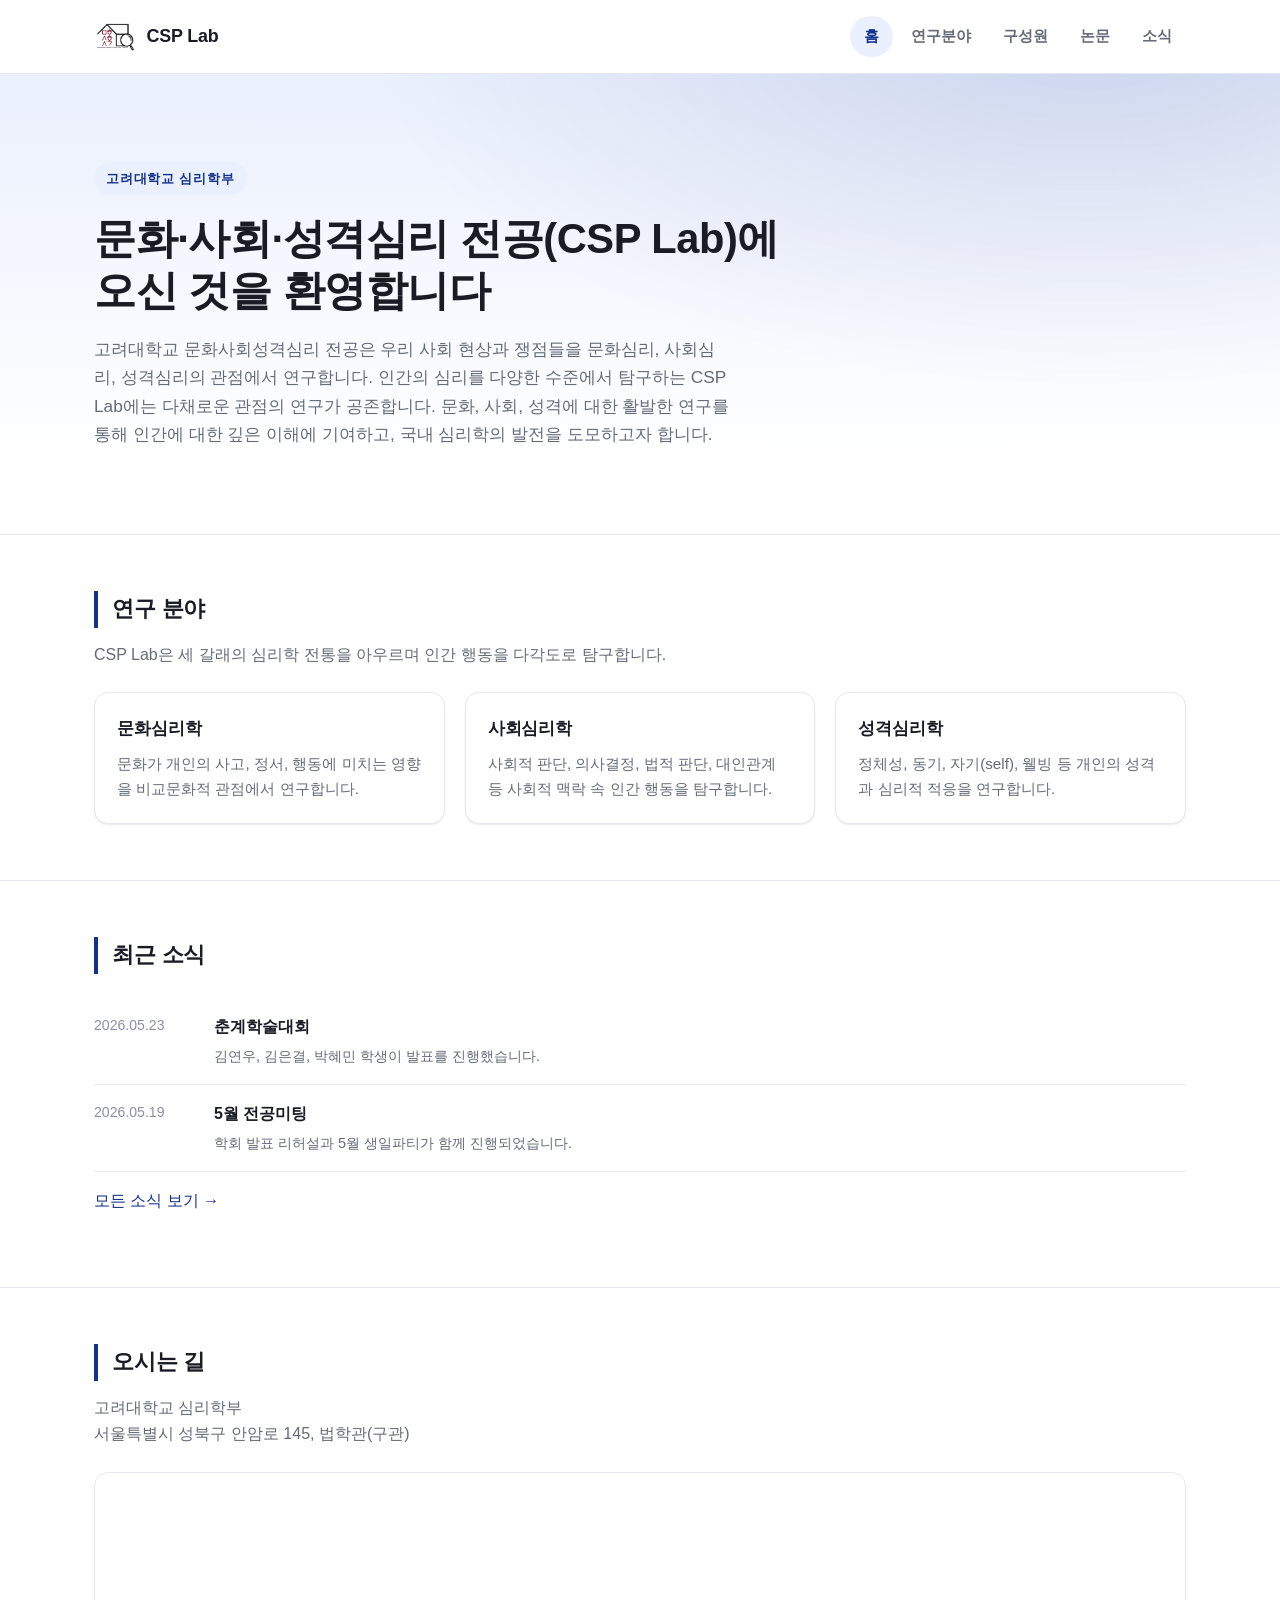
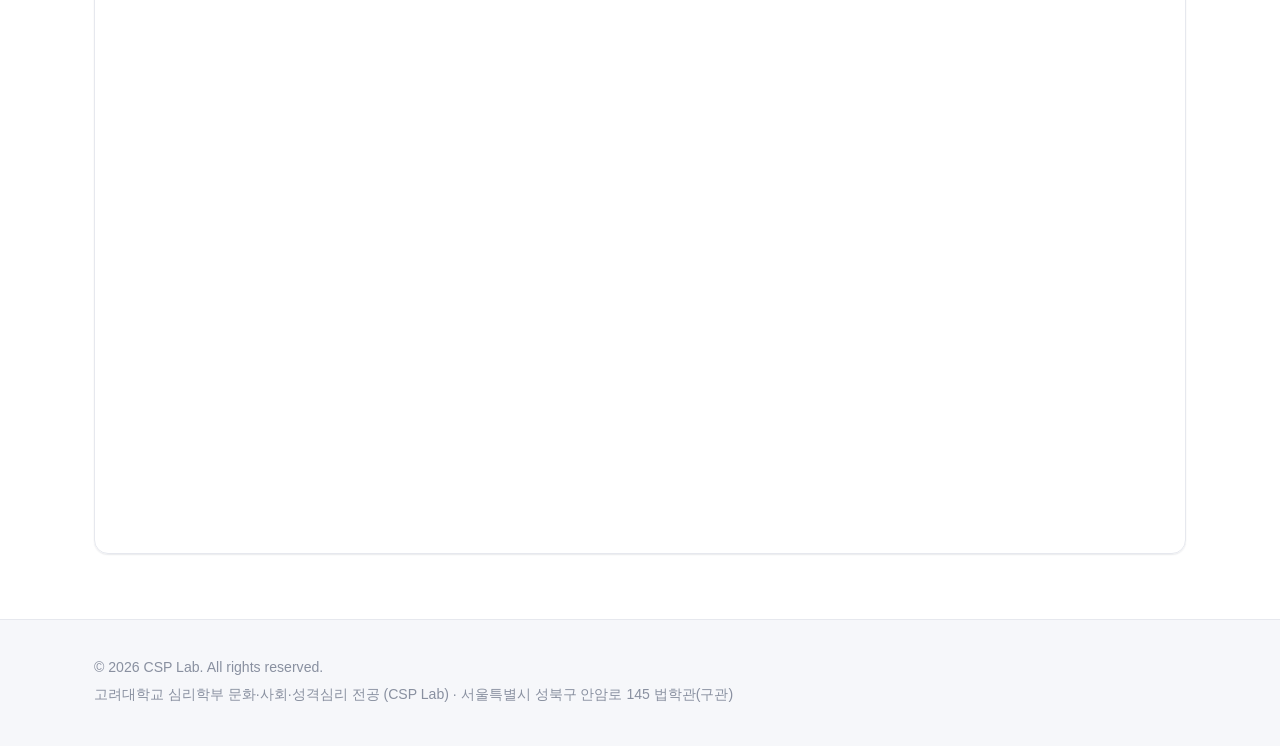
==== commit 30bd92f8: "Remove contact page, move directions into home page Drop the separate 연락처 page and nav link; the add" ====
--- a/index.html
+++ b/index.html
@@ -68,6 +68,14 @@
         <p><a href="news.html">모든 소식 보기 &rarr;</a></p>
       </div>
     </section>
+
+    <section>
+      <div class="container">
+        <h2 class="section-title">오시는 길</h2>
+        <p class="section-lede">고려대학교 심리학부<br />서울특별시 성북구 안암로 145, 법학관(구관)</p>
+        <iframe class="map-embed" src="https://www.google.com/maps?q=%EA%B3%A0%EB%A0%A4%EB%8C%80%ED%95%99%EA%B5%90%20%EB%B2%95%ED%95%99%EA%B4%80%20%EA%B5%AC%EA%B4%80&output=embed" loading="lazy"></iframe>
+      </div>
+    </section>
   </main>
 
   <footer class="site-footer" id="site-footer"></footer>
